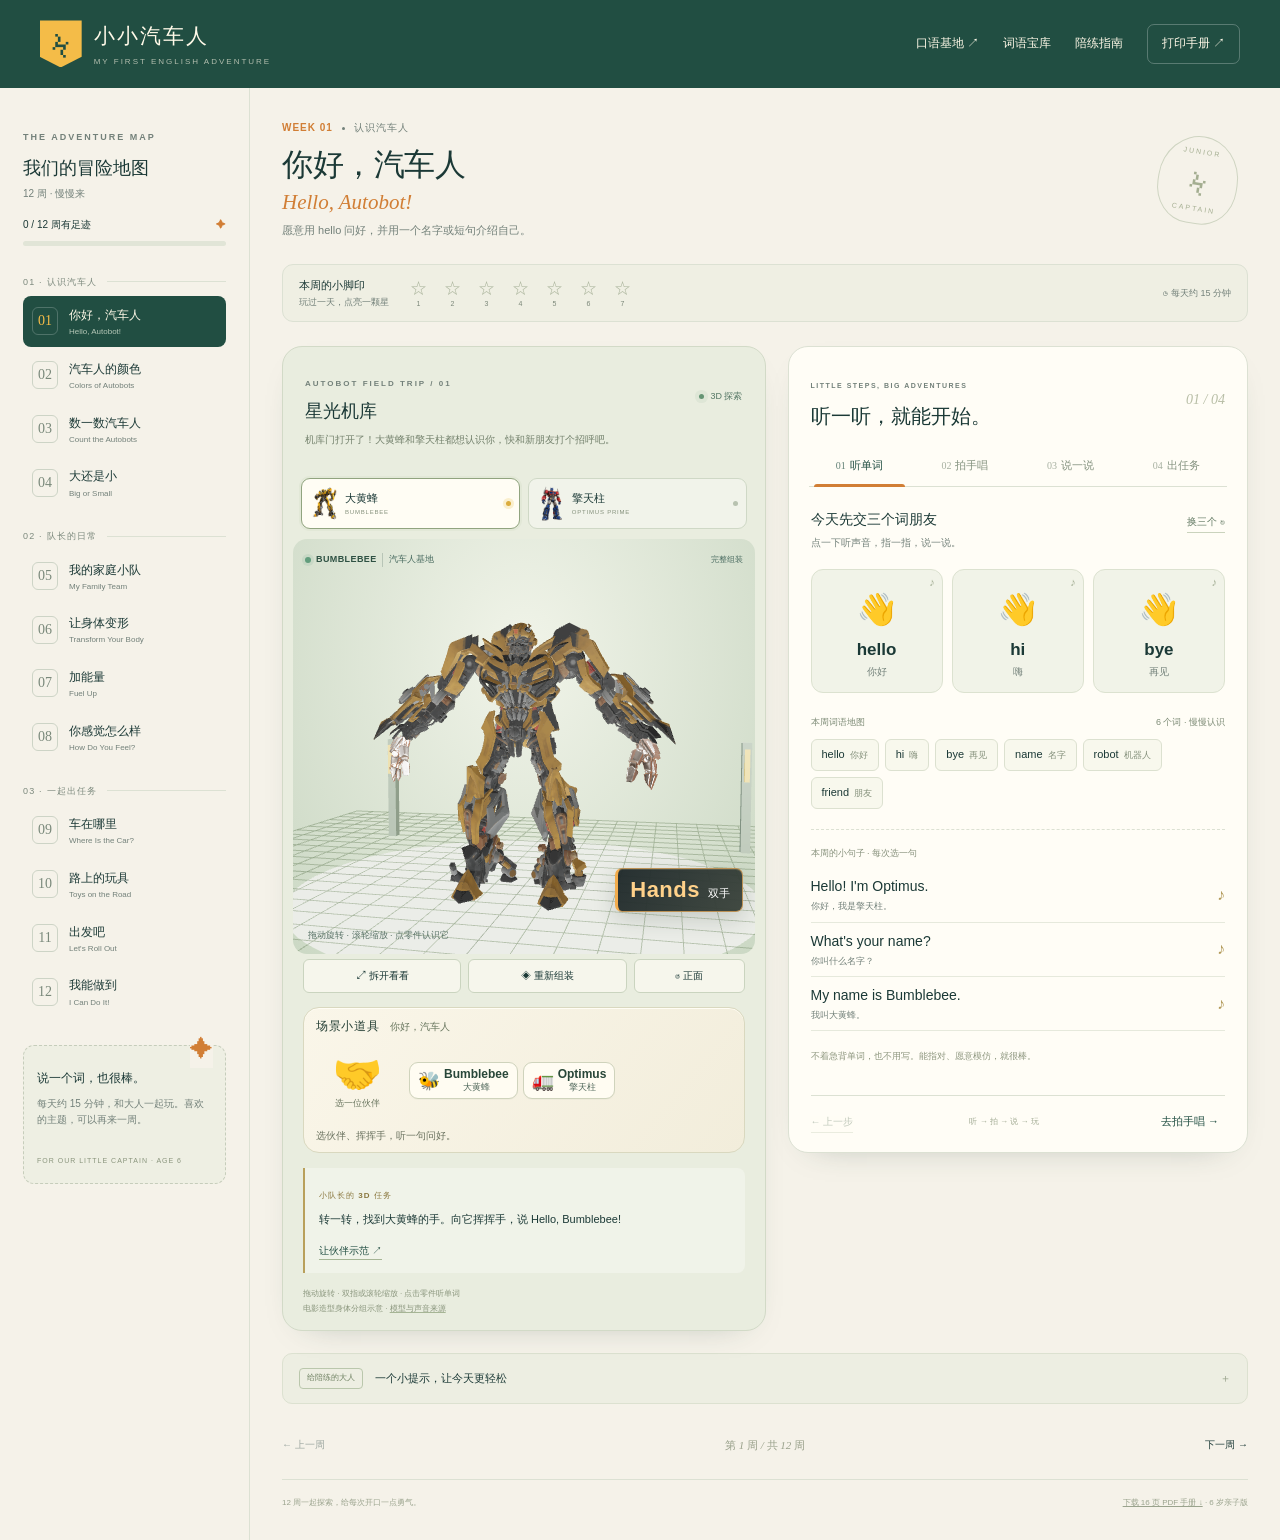
==== handbook.html @ 3bc025eb "Update English handbook 2026-11-03 17:51" ====
<!doctype html>
<html lang="zh-CN">
<head>
  <meta charset="utf-8">
  <meta name="viewport" content="width=device-width,initial-scale=1">
  <meta name="theme-color" content="#173d3a">
  <title>小小汽车人 · 12周英语学习手册</title>
  <link rel="icon" href="./assets/badge.svg" type="image/svg+xml">
  <link rel="stylesheet" href="./handbook.css">
  <link rel="stylesheet" href="./handbook-play.css">
  <script type="module" src="./handbook.js"></script>
</head>
<body>
<header class="book-header">
  <a class="book-brand" href="./handbook.html"><span class="brand-symbol">ϟ</span><span><b>小小汽车人</b><small>MY FIRST ENGLISH ADVENTURE</small></span></a>
  <nav aria-label="手册工具"><a href="./speaking.html">口语基地 ↗</a><button id="wordbank-open">词语宝库</button><button id="parents-open">陪练指南</button><a class="print-link" href="./handbook-print.html" target="_blank">打印手册 ↗</a></nav>
</header>
<div class="book-shell">
  <aside class="book-sidebar" aria-label="十二周课程目录">
    <div class="sidebar-heading"><span class="eyebrow">THE ADVENTURE MAP</span><h2>我们的冒险地图<span>12 周 · 慢慢来</span></h2></div>
    <div class="map-progress"><div><span id="completed-label">0 / 12 周有足迹</span><span>✦</span></div><progress id="book-progress" max="12" value="0" aria-label="有学习足迹的周数"></progress></div>
    <nav id="week-map" aria-label="选择一周"></nav>
    <div class="sidebar-note"><b>说一个词，也很棒。</b><p>每天约 15 分钟，和大人一起玩。喜欢的主题，可以再来一周。</p><span>FOR OUR LITTLE CAPTAIN · AGE 6</span></div>
  </aside>
  <main id="book-main">
    <section class="chapter-heading" aria-labelledby="chapter-title">
      <div><span class="chapter-kicker"><span id="chapter-number">WEEK 01</span><i></i><span id="chapter-stage">认识汽车人</span></span><h1 id="chapter-title">你好，汽车人<span>Hello, Autobot!</span></h1><p id="chapter-goal">和大黄蜂、擎天柱一起，勇敢说出第一句。</p></div>
      <div class="chapter-stamp" aria-hidden="true"><span>JUNIOR</span><b>ϟ</b><span>CAPTAIN</span></div>
    </section>
    <div class="daily-strip"><span><b>本周的小脚印</b><small>玩过一天，点亮一颗星</small></span><div id="day-stars" role="group" aria-label="本周七天练习记录"></div><span class="daily-time">◷ 每天约 15 分钟</span></div>
    <div class="learning-grid">
      <section class="scene-card" aria-labelledby="scene-title">
        <div class="scene-heading"><div><span class="eyebrow" id="scene-tag">EARTH BASE / 01</span><h2 id="scene-title">汽车人集合基地</h2></div><span class="scene-live"><i></i> 3D 探索</span></div>
        <p class="scene-story" id="scene-story"></p>
        <div class="companion-switch" role="group" aria-label="选择三维伙伴"><button data-character="bumblebee" aria-pressed="true"><img src="./assets/bumblebee.png" alt=""><span>大黄蜂<small>BUMBLEBEE</small></span><i></i></button><button data-character="optimus" aria-pressed="false"><img src="./assets/optimus.png" alt=""><span>擎天柱<small>OPTIMUS PRIME</small></span><i></i></button></div>
        <div class="model-window">
          <iframe id="lesson-model" src="./robot-lab.html?embed=handbook&amp;character=bumblebee" title="课程里的汽车人三维互动" loading="eager"></iframe>
          <div class="model-pending" id="model-pending" role="status"><span class="loading-gear">⚙</span><b>伙伴正在就位…</b><small>第一次打开需要读取本地 3D 模型</small></div>
          <div id="model-word" class="model-word" hidden><span>YOU FOUND IT!</span><b></b><small></small></div>
        </div>
        <div class="model-controls" role="group" aria-label="三维操作"><button data-model-action="explode">⤢ 拆开看看</button><button data-model-action="assemble">◈ 重新组装</button><button data-model-action="reset" aria-label="恢复三维伙伴正面视角">↺ 正面</button></div>
        <div id="scene-play" class="scene-play-host"></div>
        <div class="scene-task"><span>小队长的 3D 任务</span><p id="lab-prompt"></p><button id="lab-demonstrate">让伙伴示范 ↗</button></div>
        <p class="model-note">拖动旋转 · 双指或滚轮缩放 · 点击零件听单词<br>电影造型身体分组示意 · <a href="./robot-lab-credits.html" target="_blank">模型与声音来源</a></p>
      </section>
      <section class="activity-card" aria-labelledby="activity-title">
        <div class="activity-heading"><div><span class="eyebrow">LITTLE STEPS, BIG ADVENTURES</span><h2 id="activity-title">听一听，就能开始。</h2></div><span id="step-count">01 / 04</span></div>
        <div class="activity-tabs" role="tablist" aria-label="课程四个环节"><button id="tab-words" role="tab" aria-controls="panel-words" aria-selected="true" data-step="words"><span>01</span>听单词</button><button id="tab-chant" role="tab" aria-controls="panel-chant" aria-selected="false" data-step="chant"><span>02</span>拍手唱</button><button id="tab-talk" role="tab" aria-controls="panel-talk" aria-selected="false" data-step="talk"><span>03</span>说一说</button><button id="tab-mission" role="tab" aria-controls="panel-mission" aria-selected="false" data-step="mission"><span>04</span>出任务</button></div>
        <div id="panel-words" class="activity-panel" role="tabpanel" aria-labelledby="tab-words">
          <div class="panel-intro"><div><h3>今天先交三个词朋友</h3><p>点一下听声音，指一指，说一说。</p></div><button id="rotate-words" class="quiet-button">换三个 ↻</button></div>
          <div id="today-words" class="today-words"></div>
          <div class="all-words-heading"><span>本周词语地图</span><span id="word-count"></span></div><div id="all-words" class="all-words" aria-label="本周全部词汇"></div>
          <div class="sentence-prompt"><span>本周的小句子 · 每次选一句</span><div id="key-patterns"></div></div>
          <p class="gentle-note">不着急背单词，也不用写。能指对、愿意模仿，就很棒。</p>
        </div>
        <div id="panel-chant" class="activity-panel" role="tabpanel" aria-labelledby="tab-chant" hidden>
          <div class="panel-intro"><div><h3>跟着汽车人的节拍</h3><p>听伙伴一句，再留四拍给你。</p></div><span id="bpm-label" class="bpm-pill">84 BPM</span></div>
          <div class="rhythm-pad"><div class="rhythm-caption"><span id="rhythm-phase">准备好小手了吗？</span><span>拍 · 拍 · 说 · 说</span></div><div class="beat-dots" id="beat-dots" aria-label="四拍节奏"><i>1</i><i>2</i><i>3</i><i>4</i></div><div id="chant-lines" class="chant-lines"></div><button id="chant-play" class="primary-button">♫ 开始节奏跟读</button><p>原创轻鼓点 + 简单旋律 · 轻轻拍手，坐着也能玩</p></div>
          <label class="tempo-control" for="chant-tempo">想慢一点吗？<select id="chant-tempo"><option value="72">慢慢来 · 72 拍</option><option value="84" selected>轻快一点 · 84 拍</option><option value="96">熟悉以后 · 96 拍</option></select></label>
          <p class="gentle-note">想只听一句？点歌词就能听。节奏播放一遍自动结束。</p>
        </div>
        <div id="panel-talk" class="activity-panel" role="tabpanel" aria-labelledby="tab-talk" hidden>
          <div class="panel-intro"><div><h3>大黄蜂和擎天柱来找你啦</h3><p>听一句、接一句。孩子的台词可以自己换。</p></div><button id="dialogue-play" class="quiet-button">▶ 听一段示范</button></div>
          <div id="dialogue-lines" class="dialogue-lines"></div><p class="gentle-note">轮到“小队长”时，停一停，让孩子来接话。点任意一句可单独重听。</p>
        </div>
        <div id="panel-mission" class="activity-panel" role="tabpanel" aria-labelledby="tab-mission" hidden>
          <div class="mission-illustration"><img src="./assets/bumblebee.png" alt=""><span>YOUR MISSION<b>✦</b></span><img src="./assets/optimus.png" alt=""></div>
          <span class="eyebrow">IT'S YOUR TURN, CAPTAIN!</span><h3 id="mission-title"></h3><p id="mission-instruction"></p><div class="mission-success"><span>可以这样完成</span><p id="mission-success"></p></div><button id="mission-done" class="primary-button">✦ 我们完成任务啦</button><div id="mission-celebration" class="mission-celebration" role="status" hidden>Mission complete! 这一周有你的勇敢足迹啦。</div><p id="review-note" class="gentle-note"></p>
        </div>
        <div class="step-navigation"><button id="step-back" class="quiet-button" disabled>← 上一步</button><span>听 → 拍 → 说 → 玩</span><button id="step-next">去拍手唱 →</button></div>
      </section>
    </div>
    <details class="parent-pocket"><summary><span>给陪练的大人</span><b>一个小提示，让今天更轻松</b><span>＋</span></summary><p id="parent-tip"></p><p>孩子可以只说一个词、用动作回答，也可以请伙伴再示范一次。记录的是参与，不是发音分数。</p></details>
    <div class="chapter-navigation"><button id="previous-week">← 上一周</button><span id="chapter-bottom">第 1 周 / 共 12 周</span><button id="next-week">下一周 →</button></div>
    <footer class="book-footer"><span>12 周一起探索，给每次开口一点勇气。</span><span><a href="./downloads/小小汽车人-12周学习手册.pdf" download>下载 16 页 PDF 手册 ↓</a> · 6 岁亲子版</span></footer>
  </main>
</div>
<div class="sound-bar" id="sound-bar" hidden><span class="sound-bars" aria-hidden="true"><i></i><i></i><i></i><i></i></span><p id="sound-message" role="status">伙伴正在说…</p><button id="stop-audio">停止 ■</button></div>
<div class="toast" id="toast" role="status" hidden></div>
<dialog id="parents-dialog" class="book-dialog"><header><div><span class="eyebrow">A LITTLE HELP FOR GROWN-UPS</span><h2>每天一小段，开心更重要。</h2></div><button data-close aria-label="关闭陪练指南">×</button></header><p class="dialog-lead">这份手册按原来的 12 周计划保留词汇与句式，为 6 岁孩子加入两位汽车人伙伴、三维任务和原创节奏。</p><h3>约 15 分钟，顺着玩就好</h3><div id="daily-routine" class="daily-routine"></div><h3>陪练口袋卡</h3><div id="parent-guides" class="parent-guides"></div><details><summary>还可以怎么和孩子说？</summary><div id="parent-phrases" class="parent-phrases"></div></details><p class="dialog-footnote">点读使用本地合成录音，不是电影配音。手册不使用麦克风、不打发音分数；完成星星由孩子和家长自己记录，保存在当前浏览器。</p><a href="./handbook-print.html" target="_blank" class="primary-button">打开可打印学习手册 ↗</a></dialog>
<dialog id="wordbank-dialog" class="book-dialog"><header><div><span class="eyebrow">WORDS TO EXPLORE</span><h2>汽车人的词语宝库</h2></div><button data-close aria-label="关闭词语宝库">×</button></header><p class="dialog-lead">保留原计划的 81 项扩展词语。按兴趣挑三个，点一下就能听。</p><label class="bank-search">找一个词<input id="bank-search" type="search" placeholder="输入英文或中文，例如 car / 车"></label><div id="bank-groups"></div><p id="bank-empty" hidden>暂时没找到，试试另一个词吧。</p></dialog>
<noscript>请启用浏览器 JavaScript 使用互动手册，也可以查看项目里的 PDF 学习手册。</noscript>
</body>
</html>
---- handbook.css ----
@font-face{font-family:Adventure;src:local('Georgia');font-display:swap}
:root{--paper:#f5f2e9;--card:#fffdf6;--ink:#1b3936;--muted:#73817a;--line:#dce1d3;--forest:#214e42;--yellow:#f4bc48;--orange:#d17e35;--red:#bd5044;--blue:#4d718a;--round:20px;--shadow:0 12px 35px -25px #243d3666;font-family:'Microsoft YaHei','PingFang SC',sans-serif;color:var(--ink);background:var(--paper);font-synthesis:none;line-height:1.6}
*{box-sizing:border-box}body{margin:0}button,input,select{font:inherit}button,a,select,input{-webkit-tap-highlight-color:transparent}button,a{touch-action:manipulation}button{color:inherit;cursor:pointer}button{background:none;border:0}button:disabled{opacity:.4;cursor:default}a{color:inherit}button:focus-visible,a:focus-visible,summary:focus-visible,input:focus-visible,select:focus-visible{outline:3px solid #c18531;outline-offset:4px}button:hover:not(:disabled){filter:brightness(.97)}[hidden]{display:none!important}.eyebrow{font-size:9px;letter-spacing:2px;font-weight:600;color:var(--muted)}.book-header{height:88px;padding:0 3.1%;display:flex;justify-content:space-between;align-items:center;background:var(--forest);color:#fff9e8}.book-brand{display:flex;align-items:center;gap:12px;text-decoration:none}.brand-symbol{display:grid;place-items:center;width:42px;height:47px;background:var(--yellow);color:var(--forest);clip-path:polygon(0 0,100% 0,100% 77%,50% 100%,0 77%);font:42px/1 Adventure,serif;padding-bottom:5px}.book-brand b{display:block;font-size:21px;letter-spacing:2px}.book-brand small{display:block;font-size:8px;letter-spacing:2px;opacity:.65;margin-top:3px}.book-header nav{display:flex;align-items:center;gap:24px;font-size:12px}.book-header nav a{text-decoration:none}.book-header nav button{padding:10px 0;color:inherit}.book-header .print-link{border:1px solid #ffffff40;border-radius:7px;padding:9px 14px}.book-shell{max-width:1580px;margin:auto;display:grid;grid-template-columns:250px minmax(0,1fr)}.book-sidebar{padding:34px 23px 22px;border-right:1px solid var(--line)}.sidebar-heading h2{font-size:18px;line-height:1.5;margin:7px 0 16px}.sidebar-heading h2 span{display:block;font-size:10px;font-weight:400;color:var(--muted);margin-top:4px}.map-progress{font-size:10px;margin-bottom:29px}.map-progress>div{display:flex;justify-content:space-between}.map-progress>div>span:last-child{color:var(--orange)}progress{width:100%;height:5px;border:0;appearance:none;background:#e1e5d7;border-radius:3px;display:block;margin-top:8px;overflow:hidden}progress::-webkit-progress-bar{background:#e1e5d7}progress::-webkit-progress-value{background:var(--orange)}progress::-moz-progress-bar{background:var(--orange)}.stage-label{font-size:9px;letter-spacing:1.2px;color:#7d8a7e;margin:21px 0 7px;display:flex;gap:9px;align-items:center}.stage-label:after{content:'';height:1px;background:var(--line);flex:1}.week-link{display:flex;align-items:center;width:100%;text-align:left;gap:11px;padding:10px 9px;border-radius:8px;margin:3px 0;transition:background .18s}.week-link .week-index{width:26px;height:28px;border:1px solid #cdd4c6;border-radius:6px;display:grid;place-items:center;font:14px Adventure,serif;color:#7a897b}.week-link b{font-size:12px;font-weight:500;display:block}.week-link small{font-size:8px;color:var(--muted);line-height:1.2;display:block;margin-top:2px;max-width:136px}.week-link .week-done{margin-left:auto;font-size:12px;color:var(--orange)}.week-link[aria-current='page']{background:var(--forest);color:#fff9e8}.week-link[aria-current='page'] .week-index{color:var(--yellow);border-color:#ffffff35}.week-link[aria-current='page'] small{color:#b5c7b7}.sidebar-note{margin-top:28px;padding:18px 13px 13px;border:1px dashed #c6cdbb;border-radius:11px;position:relative;background:#eeefe3}.sidebar-note:before{content:'✦';position:absolute;right:12px;top:-15px;font-size:23px;color:var(--orange);background:var(--paper)}.sidebar-note b{font-size:12px}.sidebar-note p{font-size:10px;color:var(--muted);margin:6px 0 17px}.sidebar-note>span{font-size:7px;letter-spacing:1px;color:#8a957d}#book-main{padding:32px 32px 0;min-width:0}.chapter-heading{display:flex;justify-content:space-between;align-items:center;margin-bottom:25px}.chapter-kicker{display:flex;align-items:center;gap:9px;font-size:10px;letter-spacing:1px;color:var(--muted)}.chapter-kicker span:first-child{color:var(--orange);font-weight:700}.chapter-kicker i{height:3px;width:3px;border-radius:50%;background:var(--muted)}h1{font-size:31px;letter-spacing:-.5px;margin:8px 0 7px;line-height:1.35}h1 span{display:block;font:italic 21px Adventure,Georgia,serif;letter-spacing:0;color:var(--orange);margin-top:4px}.chapter-heading p{font-size:11px;color:var(--muted);margin:0;max-width:650px}.chapter-stamp{width:80px;height:88px;flex:none;border:1px solid #cfd5c2;transform:rotate(9deg);display:flex;flex-direction:column;justify-content:center;align-items:center;border-radius:50% 50% 43% 43%;color:#a4ae91;margin:0 10px 0 20px}.chapter-stamp span{font-size:7px;letter-spacing:2px}.chapter-stamp b{font-size:41px;font-weight:400;line-height:1.1}.daily-strip{display:flex;align-items:center;gap:15px;margin:0 0 24px;padding:12px 16px;border:1px solid var(--line);border-radius:11px;background:#efefe3}.daily-strip>span:first-child{flex:none}.daily-strip b{font-size:11px;display:block}.daily-strip small{font-size:9px;color:var(--muted);display:block}#day-stars{display:flex;gap:5px;flex:1}.day-star{font-size:17px;line-height:1;width:29px;height:31px;color:#aeb79f;display:grid;place-items:center}.day-star[aria-pressed='true']{color:#bd8031;background:#fff3cf;border-radius:6px}.day-star span{font-size:7px;line-height:1;color:#7b8779}.daily-time{font-size:9px;color:var(--muted);white-space:nowrap}.learning-grid{display:grid;grid-template-columns:minmax(0,1.05fr) minmax(0,1fr);gap:22px;align-items:start}.scene-card{background:#e9eddf;border:1px solid #d2dac7;border-radius:var(--round);overflow:hidden;box-shadow:var(--shadow)}.scene-heading{padding:21px 22px 0;display:flex;align-items:center;justify-content:space-between;gap:10px}.scene-heading .eyebrow{font-size:8px}.scene-heading h2{font-size:18px;line-height:1.4;margin:5px 0 0}.scene-live{font-size:9px;white-space:nowrap;display:flex;align-items:center;gap:6px;color:#557765}.scene-live i{width:5px;height:5px;background:#659473;border-radius:50%;box-shadow:0 0 0 4px #65947316}.scene-story{font-size:10px;color:#73816c;margin:8px 22px 14px;min-height:32px}.companion-switch{display:flex;gap:8px;margin:0 18px}.companion-switch button{display:flex;align-items:center;flex:1;text-align:left;gap:6px;background:#ffffff55;border:1px solid #cfd8c6;padding:6px 8px;border-radius:9px;min-width:0}.companion-switch img{width:29px;height:37px;object-fit:contain}.companion-switch span{font-size:11px;font-weight:600}.companion-switch small{display:block;font-size:6px;letter-spacing:.8px;font-weight:400;color:#85917c}.companion-switch button i{margin-left:auto;width:5px;height:5px;border-radius:50%;background:#b8c2b0}.companion-switch button[aria-pressed='true']{background:#fffdf4;border-color:#91a47f;box-shadow:0 0 0 2px #91a47f15}.companion-switch button[aria-pressed='true'] i{background:#dbac3c;box-shadow:0 0 0 3px #f4df9e77}.model-window{position:relative;height:415px;margin:10px 10px 0;border-radius:14px;overflow:hidden}.model-window iframe{width:100%;height:100%;border:0;display:block;background:#e9eddf}.model-pending{position:absolute;inset:0;display:flex;flex-direction:column;align-items:center;justify-content:center;background:#e9eddf;gap:8px;pointer-events:none}.loading-gear{font-size:32px;animation:gear-turn 6s linear infinite;color:#a78d4c}.model-pending b{font-size:13px}.model-pending small{font-size:10px;color:var(--muted)}@keyframes gear-turn{to{transform:rotate(360deg)}}.model-word{position:absolute;bottom:15px;left:17px;background:#253f38ed;color:#fff4d9;padding:10px 17px;border-radius:8px;border-left:3px solid var(--yellow);pointer-events:none;box-shadow:0 6px 25px #17352e25}.model-word>span{display:block;font-size:6px;letter-spacing:1.5px;color:#d6bd7c}.model-word>b{font-size:22px;display:inline-block;margin-right:10px;color:#ffce7f}.model-word>small{font-size:10px}.model-controls{display:flex;gap:7px;padding:5px 20px 14px}.model-controls button{background:#fffdf699;border:1px solid #cad4bf;border-radius:6px;padding:8px 10px;font-size:10px;flex:1}.model-controls button:last-child{flex:.65}.scene-task{margin:0 20px 14px;padding:12px 14px;background:#ffffff50;border-left:2px solid #b9a05b;border-radius:0 8px 8px 0}.scene-task>span{font-size:8px;font-weight:600;letter-spacing:1px;color:#8a773e}.scene-task p{font-size:11px;margin:5px 0 7px;line-height:1.7}.scene-task button{font-size:10px;color:var(--forest);font-weight:600;padding:0;border-bottom:1px solid #a6b595}.model-note{font-size:8px;color:#8a967d;padding:0 20px 14px;margin:0;line-height:1.8}.model-note a{text-decoration-color:#a6b595}.activity-card{background:var(--card);border:1px solid var(--line);border-radius:var(--round);box-shadow:var(--shadow);overflow:hidden}.activity-heading{padding:23px 22px 18px;display:flex;justify-content:space-between;align-items:center}.activity-heading .eyebrow{font-size:7px;letter-spacing:1.5px}.activity-heading h2{font-size:20px;line-height:1.4;margin:6px 0 0}.activity-heading>span{font:italic 14px Adventure,serif;color:#b8bea6;flex:none;margin-left:12px}.activity-tabs{display:grid;grid-template-columns:repeat(4,1fr);margin:0 20px;border-bottom:1px solid var(--line);gap:4px}.activity-tabs button{font-size:11px;padding:9px 0 11px;position:relative;white-space:nowrap;color:#83917e}.activity-tabs button>span{font:10px Adventure,serif;margin-right:4px;opacity:.7}.activity-tabs button[aria-selected='true']{color:var(--forest);font-weight:700}.activity-tabs button[aria-selected='true']:after{content:'';position:absolute;bottom:-1px;height:3px;left:5px;right:5px;background:var(--orange);border-radius:3px 3px 0 0}.activity-tabs button.is-done:before{content:'·';color:var(--orange);position:absolute;top:-2px;right:5px}.activity-panel{padding:22px 22px 5px;min-height:510px}.panel-intro{display:flex;justify-content:space-between;align-items:flex-start;gap:10px;margin-bottom:18px}h3{font-size:14px;line-height:1.5;margin:0 0 5px}.panel-intro p{font-size:10px;color:var(--muted);margin:0}.quiet-button{font-size:10px;color:#627963;white-space:nowrap;padding:2px 0;border-bottom:1px solid #cad3bd}.panel-intro>.quiet-button{margin-top:3px}.today-words{display:grid;grid-template-columns:repeat(3,minmax(0,1fr));gap:9px;margin-bottom:22px}.word-card{background:#f1f3e8;border:1px solid #dce2d0;border-radius:12px;padding:17px 6px 12px;display:flex;align-items:center;flex-direction:column;min-width:0;position:relative}.word-card .word-pic{font-size:31px;height:46px;line-height:1.2;display:grid;place-items:center}.word-card b{font-size:17px;font-weight:600;margin-top:5px;overflow-wrap:anywhere;line-height:1.4}.word-card small{font-size:10px;color:var(--muted);margin-top:3px}.word-card .word-sound{position:absolute;top:4px;right:7px;font-size:11px;color:#a4ae95}.word-card.is-active{border-color:#b08a40;background:#fcf1d8;box-shadow:0 0 0 2px #e6c98b30}.all-words-heading{display:flex;justify-content:space-between;font-size:9px;color:#7d8b76;margin-bottom:9px}.all-words{display:flex;gap:6px;flex-wrap:wrap;margin-bottom:20px}.word-chip{border:1px solid #dce1d0;background:#f8f8ed;border-radius:6px;padding:6px 10px;line-height:1.2;min-height:32px;font-size:11px}.word-chip small{font-size:9px;color:#84907b;margin-left:5px}.word-chip.is-active{background:#2d4d43;color:#ffdb8a;border-color:#2d4d43}.word-chip.is-active small{color:#d0d6be}.sentence-prompt{border-top:1px dashed var(--line);padding-top:16px}.sentence-prompt>span{font-size:9px;color:#87917c;display:block;margin-bottom:8px}.pattern-button{display:flex;justify-content:space-between;align-items:center;width:100%;text-align:left;padding:8px 0;gap:12px;border-bottom:1px solid #e6e9dc}.pattern-button b{display:block;font-size:14px;font-weight:500;line-height:1.5}.pattern-button small{display:block;font-size:9px;color:var(--muted);margin-top:2px}.pattern-button>i{font-style:normal;color:#b19857;font-size:16px}.gentle-note{font-size:9px;color:#8d967e;line-height:1.8;margin:17px 0 10px}.step-navigation{margin:15px 22px 0;padding:16px 0 19px;border-top:1px solid var(--line);display:flex;align-items:center;justify-content:space-between;gap:8px}.step-navigation>span{font-size:8px;color:#a2ab94}.step-navigation>button:last-child{font-size:11px;font-weight:600;color:var(--forest)}.parent-pocket{margin:22px 0 0;background:#edeee2;border:1px solid #dce1d0;border-radius:10px;padding:0 16px;font-size:11px}.parent-pocket summary{cursor:pointer;list-style:none;display:flex;align-items:center;padding:14px 0;gap:12px}.parent-pocket summary::-webkit-details-marker{display:none}.parent-pocket summary>span:first-child{font-size:8px;padding:3px 7px;border:1px solid #bac7ac;border-radius:4px;color:#6e8061;flex:none}.parent-pocket summary b{font-size:11px;font-weight:500}.parent-pocket summary>span:last-child{margin-left:auto;color:#97a189}.parent-pocket p{font-size:11px;color:#788570;margin:0 0 13px;line-height:1.9}.chapter-navigation{display:flex;justify-content:space-between;align-items:center;padding:27px 0 20px;font-size:10px}.chapter-navigation>span{font:italic 11px Adventure,serif;color:#99a18b}.chapter-navigation button{padding:6px 0}.book-footer{font-size:8px;color:#9aa38d;display:flex;justify-content:space-between;gap:15px;border-top:1px solid var(--line);padding:17px 0 30px}.primary-button{display:flex;justify-content:center;align-items:center;min-height:45px;gap:10px;background:var(--forest);color:#fff8dc;border-radius:8px;padding:11px 20px;text-decoration:none;border:0;font-size:13px;letter-spacing:.2px}.bpm-pill{border:1px solid #d6ddc8;border-radius:30px;font-size:8px;padding:4px 8px;white-space:nowrap;color:#849070}.rhythm-pad{background:#2b463c;color:#fff8de;border-radius:14px;padding:22px 18px 18px;position:relative;overflow:hidden}.rhythm-pad:before{content:'';position:absolute;inset:0;background:repeating-linear-gradient(0deg,transparent,transparent 26px,#ffffff05 27px,#ffffff05 28px);pointer-events:none}.rhythm-caption{display:flex;justify-content:space-between;font-size:9px;color:#c8d2b4}.rhythm-caption span:last-child{font-size:8px;opacity:.6}.beat-dots{display:flex;justify-content:center;gap:15px;margin:24px 0}.beat-dots i{font-style:normal;width:38px;height:38px;border-radius:50%;display:grid;place-items:center;border:1px solid #bccc9466;color:#c1d0ad;font:17px Adventure,serif;transition:background .09s,transform .09s}.beat-dots i.is-beat{background:#edbd55;color:#304733;border-color:#edbd55;box-shadow:0 0 0 5px #edbd551a;transform:scale(1.08)}.chant-lines{margin-bottom:18px}.chant-line{display:block;width:100%;text-align:center;border:1px solid transparent;border-radius:7px;color:#e0e5d0;padding:8px 4px;margin:3px 0}.chant-line b{display:block;font-size:15px;line-height:1.5;font-weight:500}.chant-line small{display:block;font-size:9px;color:#a8b99a}.chant-line.is-current{color:#ffce7f;background:#ffffff08;border-color:#e0b96866}.rhythm-pad .primary-button{position:relative;background:#f2bf54;color:#34462f;font-weight:600;width:100%}.rhythm-pad>p{text-align:center;font-size:8px;color:#adc19d;margin:11px 0 0}.tempo-control{display:flex;justify-content:space-between;align-items:center;font-size:10px;color:#87917c;margin-top:18px;gap:10px}.tempo-control select{max-width:65%;border:1px solid #d7dfca;background:#f8faef;padding:6px 9px;border-radius:5px;font-size:10px;color:#62775b}.dialogue-lines{display:flex;flex-direction:column;gap:12px}.dialogue-line{display:flex;gap:9px;align-items:flex-start;text-align:left;border-radius:9px;padding:9px;background:#f0f3e8;border:1px solid transparent;width:92%}.dialogue-line img{width:28px;height:39px;object-fit:contain;flex:none}.dialogue-line .child-avatar{width:28px;height:32px;font-size:22px;display:grid;place-items:center;flex:none}.dialogue-line .line-copy{min-width:0;flex:1}.dialogue-line .speaker{font-size:8px;display:block;color:#87967a;margin:0 0 3px}.dialogue-line b{display:block;font-size:13px;line-height:1.6;font-weight:500}.dialogue-line small{font-size:9px;color:#87917c;display:block;line-height:1.5;margin-top:3px}.dialogue-line .line-sound{font-size:12px;color:#abb594;flex:none}.dialogue-line[data-speaker='child']{align-self:flex-end;background:#fff1d3}.dialogue-line[data-speaker='optimus']{background:#eef1ed}.dialogue-line.is-current{border-color:#c29a49;box-shadow:0 0 0 2px #c29a4910}.mission-illustration{height:130px;display:flex;align-items:center;justify-content:center;gap:18px;position:relative;margin:-5px 0 14px;border-bottom:1px dashed var(--line)}.mission-illustration img{height:121px;width:80px;object-fit:contain;align-self:flex-end}.mission-illustration>span{font-size:8px;letter-spacing:1px;color:#a38c50;text-align:center}.mission-illustration b{display:block;font:48px Adventure,serif;color:#cf9b37}#panel-mission>h3{font-size:22px;margin-top:7px}#mission-instruction{font-size:12px;line-height:1.9;color:#718269;margin:13px 0 18px}.mission-success{padding:12px 15px;background:#f0f3e4;border-radius:9px;margin-bottom:20px}.mission-success>span{font-size:9px;letter-spacing:.5px;color:#91a079}.mission-success p{font-size:11px;color:#637b55;margin:5px 0 0;line-height:1.8}#mission-done{width:100%}.mission-celebration{margin-top:12px;padding:10px;background:#faf0d1;border-radius:7px;text-align:center;color:#987128;font-size:11px}.sound-bar{position:fixed;bottom:18px;left:50%;transform:translateX(-50%);display:flex;align-items:center;gap:13px;background:#1d3c34f5;color:#fff6de;padding:9px 12px 9px 18px;border-radius:10px;z-index:20;max-width:calc(100vw - 28px);box-shadow:0 5px 28px #17382a33;backdrop-filter:blur(12px)}.sound-bar p{font-size:11px;margin:0;max-width:54vw;overflow:hidden;text-overflow:ellipsis;white-space:nowrap}.sound-bar button{font-size:10px;white-space:nowrap;color:#f9d67f;border:1px solid #ffffff25;border-radius:5px;padding:6px 9px}.sound-bars{height:19px;display:flex;gap:3px;align-items:center}.sound-bars i{width:3px;height:10px;background:#d0b566;animation:wave .7s ease-in-out infinite alternate}.sound-bars i:nth-child(2){animation-delay:.2s;height:18px}.sound-bars i:nth-child(3){animation-delay:.4s;height:13px}.sound-bars i:nth-child(4){animation-delay:.6s;height:8px}@keyframes wave{to{transform:scaleY(.35)}}.toast{position:fixed;top:105px;left:50%;transform:translateX(-50%);z-index:90;background:#fff9e8;color:#6d5b32;padding:12px 20px;border:1px solid #dfc88b;box-shadow:0 5px 28px #17382a22;border-radius:9px;font-size:12px;max-width:90vw}.book-dialog{color:var(--ink);background:var(--card);border:1px solid #cdd8c0;border-radius:20px;padding:28px;max-width:740px;width:calc(100% - 30px);max-height:88dvh;box-shadow:0 30px 100px #112c2840}.book-dialog::backdrop{background:#153d326b;backdrop-filter:blur(4px)}.book-dialog>header{display:flex;justify-content:space-between;gap:20px;align-items:center}.book-dialog>header h2{font-size:23px;margin:5px 0}.book-dialog>header>button{font-size:25px;line-height:1;border:1px solid #dae0ce;min-width:35px;height:35px;border-radius:50%;color:#839277}.dialog-lead{font-size:12px;color:var(--muted);line-height:1.9;margin:14px 0 23px}.book-dialog h3{font-size:14px;margin:24px 0 14px}.daily-routine{display:grid;gap:7px}.routine-row{display:flex;gap:14px;align-items:flex-start;padding:10px 12px;background:#f1f3e7;border-radius:7px}.routine-row>span{font-size:9px;color:#a58942;min-width:60px}.routine-row b{font-size:11px;font-weight:500}.routine-row p{font-size:10px;color:var(--muted);margin:3px 0 0}.parent-guides{display:grid;grid-template-columns:1fr 1fr;gap:10px;margin:10px 0 20px}.parent-guide{border:1px solid #dfe5d3;border-radius:9px;padding:12px 14px}.parent-guide b{font-size:12px}.parent-guide p{font-size:10px;color:var(--muted);margin:5px 0;line-height:1.8}.book-dialog details summary{font-size:12px;cursor:pointer}.parent-phrases h4{font-size:11px;color:#7a8c68;margin-bottom:7px}.parent-phrase{display:block;width:100%;padding:8px 0;border-bottom:1px solid #e1e6d5;text-align:left}.parent-phrase b{display:block;font-size:12px;font-weight:500}.parent-phrase small{display:block;font-size:10px;color:var(--muted)}.dialog-footnote{font-size:10px;color:#8e9a80;line-height:1.9;margin:20px 0}.bank-search{display:flex;gap:12px;font-size:11px;align-items:center}.bank-search input{flex:1;min-width:0;font-size:12px;background:#f6f7eb;border:1px solid #d9e1cb;border-radius:7px;padding:10px 12px;color:var(--ink)}.bank-group h3{margin:20px 0 10px;font-size:12px}.bank-group>div{display:flex;flex-wrap:wrap;gap:7px}#bank-empty{font-size:12px;color:var(--muted);margin:24px 0}
.scene-play-host{margin:0 20px 15px}.scene-card>.scene-play-host{grid-column:1/-1}
@media(min-width:1450px){#book-main{padding:36px 44px 0}.model-window{height:465px}.activity-panel{min-height:560px}.today-words{gap:12px}.word-card{padding:21px 8px 16px}.word-card b{font-size:20px}.word-card .word-pic{font-size:37px}.activity-heading h2{font-size:23px}.learning-grid{gap:28px}.dialogue-line b{font-size:15px}}
@media(max-width:1190px){.book-shell{grid-template-columns:205px minmax(0,1fr)}.book-sidebar{padding:29px 14px 20px}.sidebar-heading h2{font-size:16px}.week-link{gap:8px;padding:9px 7px}.week-link b{font-size:11px}.week-link small{font-size:7px;max-width:116px}#book-main{padding:28px 23px 0}.learning-grid{gap:16px;grid-template-columns:minmax(0,1fr) minmax(0,1fr)}.scene-heading{padding:18px 17px 0}.scene-heading h2{font-size:16px}.scene-story{margin-left:17px;margin-right:17px}.scene-live{font-size:8px}.activity-heading{padding:20px 17px 17px}.activity-heading h2{font-size:18px}.activity-heading .eyebrow{font-size:6px}.activity-tabs{margin:0 15px}.activity-tabs button{font-size:10px}.activity-tabs button>span{font-size:8px}.activity-panel{padding:20px 17px 3px}.word-card b{font-size:15px}.word-card .word-pic{font-size:28px}.panel-intro{gap:6px}.panel-intro h3{font-size:12px}.panel-intro p{font-size:9px}.quiet-button{font-size:9px}.model-window{height:395px}.model-controls{padding-left:14px;padding-right:14px}.model-controls button{font-size:9px;padding:8px 5px}.companion-switch{margin:0 13px}.companion-switch button{padding:6px}.companion-switch small{font-size:5px}.step-navigation{margin:15px 17px 0}.step-navigation>span{font-size:7px}.daily-strip{padding:11px 13px;gap:10px}.daily-time{font-size:8px}#day-stars{gap:2px}.day-star{width:26px}.sentence-prompt .pattern-button b{font-size:13px}.book-header nav{gap:20px}.scene-task{margin-left:15px;margin-right:15px}.rhythm-pad{padding:19px 13px 15px}.rhythm-caption{font-size:8px}.rhythm-caption span:last-child{font-size:7px}.beat-dots{gap:12px}.chant-line b{font-size:13px}.dialogue-line{width:96%;padding:8px}.dialogue-line b{font-size:12px}.book-footer{font-size:7px}}
@media(max-width:980px){.book-shell{grid-template-columns:185px minmax(0,1fr)}.book-sidebar{padding:24px 11px}.sidebar-heading h2{font-size:14px}.week-link{gap:7px}.week-link b{font-size:10px}.week-link small{max-width:100px}.week-link .week-index{width:23px;flex:none;height:26px}.week-link .week-done{font-size:10px}.stage-label{font-size:8px}#book-main{padding:24px 20px 0}.chapter-heading h1{font-size:27px}h1 span{font-size:19px}.chapter-stamp{width:62px;height:72px}.daily-time{display:none}.learning-grid{gap:15px;grid-template-columns:1fr}.scene-card{position:relative;display:grid;grid-template-columns:1fr 1fr}.scene-heading{grid-column:1/-1}.scene-story{grid-column:1/-1;min-height:0;margin-bottom:12px}.companion-switch{grid-column:1/-1}.model-window{grid-column:1/-1;height:385px;margin-top:9px}.model-controls{grid-column:1/-1;padding-bottom:12px}.scene-task{grid-column:1/-1;margin-bottom:12px}.model-note{grid-column:1/-1}.activity-panel{min-height:0;padding:22px}.activity-heading h2{font-size:22px}.activity-heading .eyebrow{font-size:8px}.activity-heading{padding:24px 22px 19px}.activity-tabs{margin:0 22px}.activity-tabs button{font-size:12px}.activity-tabs button>span{font-size:10px}.today-words .word-card b{font-size:22px}.word-card{padding:20px 10px 15px}.word-card .word-pic{font-size:35px;height:50px}.word-card small{font-size:11px}.panel-intro h3{font-size:15px}.panel-intro p{font-size:11px}.quiet-button{font-size:11px}.word-chip{padding:8px 12px;font-size:12px}.all-words-heading{font-size:10px}.sentence-prompt .pattern-button b{font-size:15px}.step-navigation{margin:15px 22px 0}.dialogue-line{width:89%;padding:12px}.dialogue-line b{font-size:15px}.dialogue-line img{width:36px;height:45px}.dialogue-line .speaker{font-size:9px}.dialogue-line small{font-size:10px}.rhythm-pad{padding:22px}.rhythm-caption{font-size:10px}.rhythm-caption span:last-child{font-size:9px}.chant-line b{font-size:17px}.chant-line small{font-size:10px}.chapter-heading p{font-size:10px}.book-header nav{gap:15px;font-size:11px}.book-brand b{font-size:19px}.book-brand small{font-size:7px}.book-footer{font-size:8px;flex-wrap:wrap}.parent-pocket summary b{font-size:10px}}
@media(max-width:700px){.book-header{height:73px;padding:0 17px;gap:10px}.brand-symbol{width:31px;height:36px;font-size:33px}.book-brand{gap:8px}.book-brand b{font-size:17px;letter-spacing:1px}.book-brand small{font-size:5px;letter-spacing:1.1px}.book-header nav{gap:14px;font-size:10px}.book-header nav>a:first-child{display:none}.book-header nav .print-link{display:none}.book-shell{display:block}.book-sidebar{padding:19px 17px 15px;border-right:0;border-bottom:1px solid var(--line)}.sidebar-heading{display:flex;align-items:center;justify-content:space-between}.sidebar-heading .eyebrow{font-size:7px;letter-spacing:1px}.sidebar-heading h2{font-size:11px;font-weight:500;margin:0}.sidebar-heading h2 span{display:none}.map-progress,.sidebar-note,.stage-label{display:none}#week-map{display:flex;gap:7px;overflow-x:auto;padding:13px 0 3px;scrollbar-width:thin}.week-link{min-width:100px;max-width:114px;flex:none;margin:0;padding:8px;align-items:flex-start;background:#ecefe1;gap:7px;border:1px solid #dae1cc}.week-link .week-index{font-size:11px;width:22px;height:24px;border-radius:4px}.week-link b{font-size:10px;white-space:nowrap}.week-link small{font-size:6px;max-width:70px;line-height:1.3}.week-link .week-done{display:none}#book-main{padding:22px 17px 0}.chapter-heading{margin-bottom:20px}.chapter-kicker{font-size:8px}.chapter-heading h1{font-size:27px;margin-top:7px}.chapter-heading h1 span{font-size:18px}.chapter-heading p{font-size:10px;margin-top:8px;max-width:300px}.chapter-stamp{width:52px;height:62px;margin:0 5px 0 12px}.chapter-stamp span{font-size:5px}.chapter-stamp b{font-size:31px}.daily-strip{padding:10px 11px;margin-bottom:18px;gap:10px}.daily-strip b{font-size:10px}.daily-strip small{font-size:8px}#day-stars{justify-content:flex-end;gap:2px}.day-star{width:24px;height:31px;font-size:17px}.scene-card,.activity-card{border-radius:15px}.scene-heading{padding:19px 18px 0}.scene-heading h2{font-size:18px}.scene-heading .eyebrow{font-size:7px}.scene-story{font-size:10px;margin:7px 18px 13px}.scene-live{font-size:9px}.companion-switch{margin:0 15px}.companion-switch button{gap:8px;padding:7px 9px}.companion-switch small{font-size:6px}.companion-switch img{height:35px}.model-window{height:370px;margin-left:8px;margin-right:8px}.model-controls{padding-left:15px;padding-right:15px;gap:7px}.model-controls button{font-size:11px;padding:9px 4px}.model-note{padding-bottom:15px;font-size:8px}.scene-task p{font-size:11px}.scene-task>span{font-size:9px}.activity-heading{padding:23px 18px 18px}.activity-heading h2{font-size:21px}.activity-heading .eyebrow{font-size:7px}.activity-tabs{margin:0 17px}.activity-tabs button{font-size:11px;padding:9px 0 13px}.activity-tabs button>span{font-size:9px}.activity-panel{padding:20px 18px 4px}.panel-intro h3{font-size:13px}.panel-intro p{font-size:9px}.quiet-button{font-size:10px}.today-words{gap:8px}.today-words .word-card b{font-size:19px}.word-card{padding:17px 6px 13px}.word-card .word-pic{font-size:31px;height:44px}.word-card small{font-size:10px}.word-chip{padding:8px 10px;font-size:11px}.word-chip small{font-size:9px}.sentence-prompt .pattern-button b{font-size:14px}.step-navigation{margin:13px 18px 0}.step-navigation>span{font-size:7px}.rhythm-pad{padding:22px 14px}.rhythm-caption{font-size:9px}.rhythm-caption span:last-child{font-size:8px}.chant-line b{font-size:15px}.dialogue-line{width:95%;padding:9px}.dialogue-line b{font-size:13px}.dialogue-line img{width:30px;height:41px}.dialogue-line small{font-size:9px}.parent-pocket{margin-top:18px;padding:0 13px}.parent-pocket summary{gap:9px}.parent-pocket summary b{font-size:9px}.parent-pocket summary>span:first-child{font-size:7px;padding:3px 5px}.chapter-navigation{padding-top:23px}.book-footer{font-size:7px;gap:6px;padding-bottom:28px}.book-dialog{padding:21px 18px;border-radius:15px}.book-dialog>header h2{font-size:18px}.book-dialog>header .eyebrow{font-size:7px;letter-spacing:1px}.parent-guides{grid-template-columns:1fr}.routine-row{gap:10px}.routine-row>span{min-width:55px}.sound-bar{bottom:10px;padding:9px 10px 9px 14px;gap:10px}.sound-bar p{font-size:10px}.sound-bar button{font-size:10px}.toast{top:85px;font-size:11px}}
@media(max-width:359px){.book-header{padding:0 12px}.book-header nav{gap:9px;font-size:9px}.book-brand b{font-size:15px}.book-brand small{letter-spacing:.6px;font-size:4px}.book-brand{gap:6px}#book-main{padding-left:12px;padding-right:12px}.book-sidebar{padding-left:12px;padding-right:12px}.daily-strip{gap:4px;padding:9px}.day-star{width:22px;font-size:16px}#day-stars{gap:0}.chapter-heading p{font-size:9px}.chapter-stamp{width:43px;height:54px;margin-right:2px}.chapter-heading h1{font-size:25px}.chapter-heading h1 span{font-size:16px}.model-window{height:340px}.companion-switch small{font-size:5px}.companion-switch button{padding:6px}.activity-panel{padding:19px 13px 3px}.activity-heading{padding-left:14px;padding-right:14px}.activity-heading h2{font-size:19px}.activity-tabs{margin:0 12px}.activity-tabs button{font-size:10px}.activity-tabs button>span{font-size:8px;margin-right:3px}.panel-intro h3{font-size:12px}.panel-intro .quiet-button{font-size:9px}.today-words .word-card b{font-size:17px}.word-card .word-pic{font-size:29px}.step-navigation{margin-left:13px;margin-right:13px}.step-navigation>span{font-size:6px}.parent-pocket summary b{font-size:8px}.beat-dots{gap:12px}.rhythm-caption span:last-child{font-size:7px}.dialogue-line{width:98%}}
@media(prefers-reduced-motion:reduce){*,*:before,*:after{animation:none!important;transition:none!important;scroll-behavior:auto!important}}
---- handbook-play.css ----
.scene-play {
  box-sizing: border-box;
  width: 100%;
  padding: 11px 12px 9px;
  color: #243e34;
  background: linear-gradient(130deg, #faf6e9, #f2eddb);
  border: 1px solid #d9d8bf;
  border-radius: 16px;
  box-shadow: inset 0 1px 0 #fffdf5;
  font-family: inherit;
}
.scene-play *, .scene-play *::before, .scene-play *::after { box-sizing: border-box; }
.scene-play-heading { display: flex; flex-wrap: wrap; align-items: baseline; gap: 4px 10px; margin-bottom: 8px; }
.scene-play-title { margin: 0; font-family: inherit; font-size: 12px; font-weight: 800; line-height: 1.2; letter-spacing: .06em; }
.scene-play-subtitle { color: #68765e; font-size: 10px; line-height: 1.3; }
.scene-play-board { display: grid; grid-template-columns: 82px minmax(0, 1fr); gap: 11px; align-items: center; min-height: 78px; }
.scene-play-stage { position: relative; display: flex; min-width: 0; min-height: 78px; flex-direction: column; align-items: center; justify-content: center; gap: 3px; }
.scene-play-glyph { display: block; font-size: 39px; line-height: 1.1; }
.scene-play-stage-label { color: #69755e; font-size: 9px; line-height: 1.3; text-align: center; }
.scene-play-choices { display: flex; min-width: 0; flex-wrap: wrap; align-items: stretch; gap: 5px; }
.scene-play-chip {
  display: inline-flex;
  min-width: 52px;
  min-height: 35px;
  max-width: 100%;
  align-items: center;
  justify-content: center;
  gap: 4px;
  padding: 5px 8px;
  color: #284638;
  border: 1px solid #cfd3bc;
  border-radius: 9px;
  background: #fffcf2;
  cursor: pointer;
  font-family: inherit;
  text-align: center;
  box-shadow: 0 1px 1px #29433308;
  transition: background-color .15s ease, border-color .15s ease;
}
.scene-play-chip:hover { background: #e9eddb; border-color: #819579; }
.scene-play-chip:focus-visible { outline: 3px solid #b68b35; outline-offset: 2px; }
.scene-play-chip.is-selected { color: #fff9df; border-color: #355f47; background: #355f47; box-shadow: inset 0 0 0 1px #d7b66675; }
.scene-play-chip:disabled { opacity: .42; cursor: default; }
.scene-play-chip-text { display: flex; min-width: 0; flex-direction: column; gap: 2px; }
.scene-play-chip strong { font-size: 12px; font-weight: 800; line-height: 1.1; overflow-wrap: anywhere; }
.scene-play-chip small { font-size: 9px; line-height: 1.1; opacity: .8; }
.scene-play-chip-icon { font-size: 18px; line-height: 1; }
.scene-play-caption { margin: 8px 0 0; color: #68705d; font-size: 10px; line-height: 1.5; min-height: 15px; }
.scene-play-color-chip::before { width: 9px; height: 9px; flex: 0 0 9px; border: 1px solid #0002; border-radius: 50%; background: var(--scene-play-swatch, #ddb751); content: ''; }
.scene-play-armor { position: relative; width: 49px; height: 54px; background: linear-gradient(105deg, #fff8 0%, transparent 38%, #171c2033 100%), var(--scene-play-armor, #ddb751); clip-path: polygon(10% 0, 90% 0, 100% 55%, 50% 100%, 0 55%); filter: drop-shadow(0 2px 1px #34443833); }
.scene-play-armor::before { position: absolute; inset: 8px 11px 17px; border: 2px solid #fff8; border-radius: 3px; background: #1d2b3540; content: ''; }
.scene-play-count-number { color: #355c44; font-size: 29px; font-weight: 850; line-height: 1; }
.scene-play-blocks { display: grid; width: 76px; grid-template-columns: repeat(5, 1fr); gap: 3px; }
.scene-play-block { height: 12px; border: 1px dashed #cdd1bc; border-radius: 3px; background: #e5e6d8; }
.scene-play-block.is-lit { border-style: solid; border-color: #ac872f; background: linear-gradient(135deg, #edd584, #cca443); box-shadow: inset 0 2px 0 #fff5; }
.scene-play-car-stage { overflow: hidden; }
.scene-play-mini-road { position: relative; display: flex; width: 100%; min-height: 65px; align-items: flex-end; padding-bottom: 11px; border-bottom: 3px solid #9b9c77; }
.scene-play-mini-road::after { position: absolute; right: 0; bottom: 3px; left: 0; height: 1px; background: repeating-linear-gradient(90deg, #a2a883 0 7px, transparent 7px 13px); content: ''; }
.scene-play-size-car { display: inline-block; font-size: 32px; line-height: 1; transform-origin: left bottom; }
.scene-play-size-car.is-moving { animation: scene-play-roll var(--scene-play-duration, 1200ms) ease-in-out 1; }
.scene-play-plate { display: flex; width: 77px; min-height: 60px; align-items: center; justify-content: center; flex-wrap: wrap; gap: 0; padding: 7px; border: 4px solid #d9ddc9; border-radius: 50%; background: #fffff9; box-shadow: inset 0 0 0 2px #eff0e6; }
.scene-play-plate span { font-size: 17px; line-height: 1.1; }
.scene-play-position-stage { height: 89px; min-height: 89px; }
.scene-play-position-box { position: absolute; top: 23px; left: 14px; width: 59px; height: 37px; padding-top: 22px; border: 2px solid #9a7745; border-top-style: dashed; border-radius: 3px; color: #8a663b; background: linear-gradient(#dbc49377, #d7bc83); font-size: 9px; line-height: 1; text-align: center; }
.scene-play-position-car { position: absolute; left: 31px; z-index: 1; font-size: 22px; line-height: 1; }
.scene-play-position-stage[data-position="in"] .scene-play-position-car { top: 29px; }
.scene-play-position-stage[data-position="on"] .scene-play-position-car { top: 2px; }
.scene-play-position-stage[data-position="under"] .scene-play-position-car { top: 63px; }
.scene-play-routes { display: grid; grid-template-columns: 1fr 1fr; gap: 3px; min-height: 82px; }
.scene-play-route { display: flex; min-height: 38px; align-items: center; justify-content: center; flex-direction: column; gap: 1px; padding: 3px; border: 1px solid #d7dbc5; border-radius: 7px; background: #f8f7eb; }
.scene-play-route.is-selected { border-color: #a8873b; background: #ead99e; }
.scene-play-route-vehicle { font-size: 18px; line-height: 1; }
.scene-play-route-label { color: #68735c; font-size: 8px; line-height: 1; }
.scene-play-mission-car { display: inline-block; font-size: 26px; line-height: 1; }
.scene-play-mission-car.is-going { animation: scene-play-mission-drive 2400ms ease-out 1 forwards; }
.scene-play-help-lamp { position: absolute; top: 2px; right: 0; padding: 3px; border: 1px solid #c9ceba; border-radius: 50%; background: #e5e6d8; font-size: 14px; line-height: 1; filter: grayscale(1); opacity: .6; }
.scene-play-help-lamp.is-lit { border-color: #b58e38; background: #f1df9c; filter: none; opacity: 1; box-shadow: 0 0 0 3px #e7cd7444; }
.scene-play-stars { display: flex; gap: 3px; }
.scene-play-star { color: #d5d7c3; font-size: 24px; line-height: 1.1; text-shadow: 0 1px 0 #aeb59e; }
.scene-play-star.is-lit { color: #c69a32; text-shadow: 0 1px 0 #886b28; }
@keyframes scene-play-roll { 0% { transform: translateX(0); } 70%, 100% { transform: translateX(30px); } }
@keyframes scene-play-mission-drive { from { transform: translateX(0); } to { transform: translateX(44px); } }
@media (max-width: 400px) {
  .scene-play { padding: 10px; }
  .scene-play-board { grid-template-columns: 75px minmax(0, 1fr); gap: 8px; }
  .scene-play-chip { min-width: 49px; padding: 5px 6px; }
  .scene-play-chip strong { font-size: 11px; }
  .scene-play-chip small { font-size: 8px; }
  .scene-play-caption { font-size: 9px; }
}
@media (prefers-reduced-motion: reduce) {
  .scene-play *, .scene-play *::before, .scene-play *::after { animation: none !important; transition: none !important; }
}
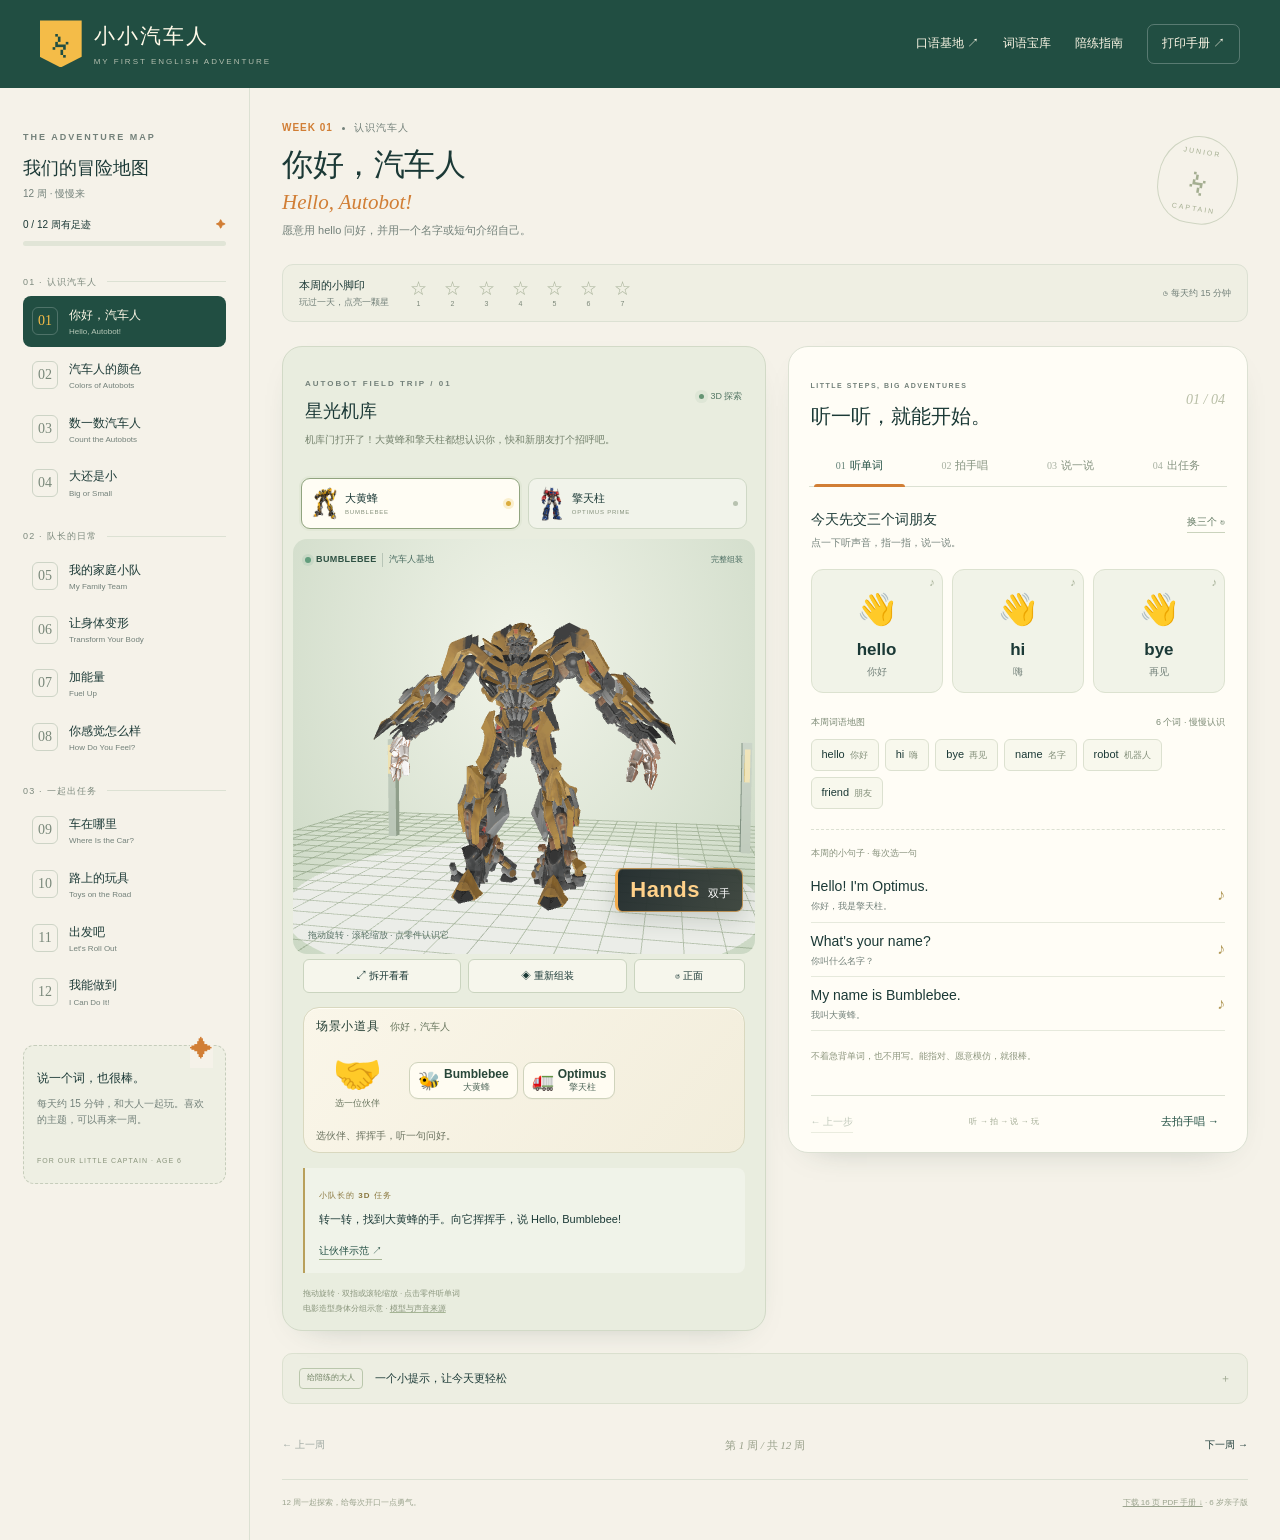
==== commit 716926a2: "Update English handbook 2026-11-03 18:09" ====
--- a/handbook.html
+++ b/handbook.html
@@ -35,7 +35,7 @@
         <div class="companion-switch" role="group" aria-label="选择三维伙伴"><button data-character="bumblebee" aria-pressed="true"><img src="./assets/bumblebee.png" alt=""><span>大黄蜂<small>BUMBLEBEE</small></span><i></i></button><button data-character="optimus" aria-pressed="false"><img src="./assets/optimus.png" alt=""><span>擎天柱<small>OPTIMUS PRIME</small></span><i></i></button></div>
         <div class="model-window">
           <iframe id="lesson-model" src="./robot-lab.html?embed=handbook&amp;character=bumblebee" title="课程里的汽车人三维互动" loading="eager"></iframe>
-          <div class="model-pending" id="model-pending" role="status"><span class="loading-gear">⚙</span><b>伙伴正在就位…</b><small>第一次打开需要读取本地 3D 模型</small></div>
+          <div class="model-pending" id="model-pending" role="status"><span class="loading-gear">⚙</span><b>伙伴正在就位…</b><small>首次打开正在下载 3D 模型，可以先听词。</small></div>
           <div id="model-word" class="model-word" hidden><span>YOU FOUND IT!</span><b></b><small></small></div>
         </div>
         <div class="model-controls" role="group" aria-label="三维操作"><button data-model-action="explode">⤢ 拆开看看</button><button data-model-action="assemble">◈ 重新组装</button><button data-model-action="reset" aria-label="恢复三维伙伴正面视角">↺ 正面</button></div>
